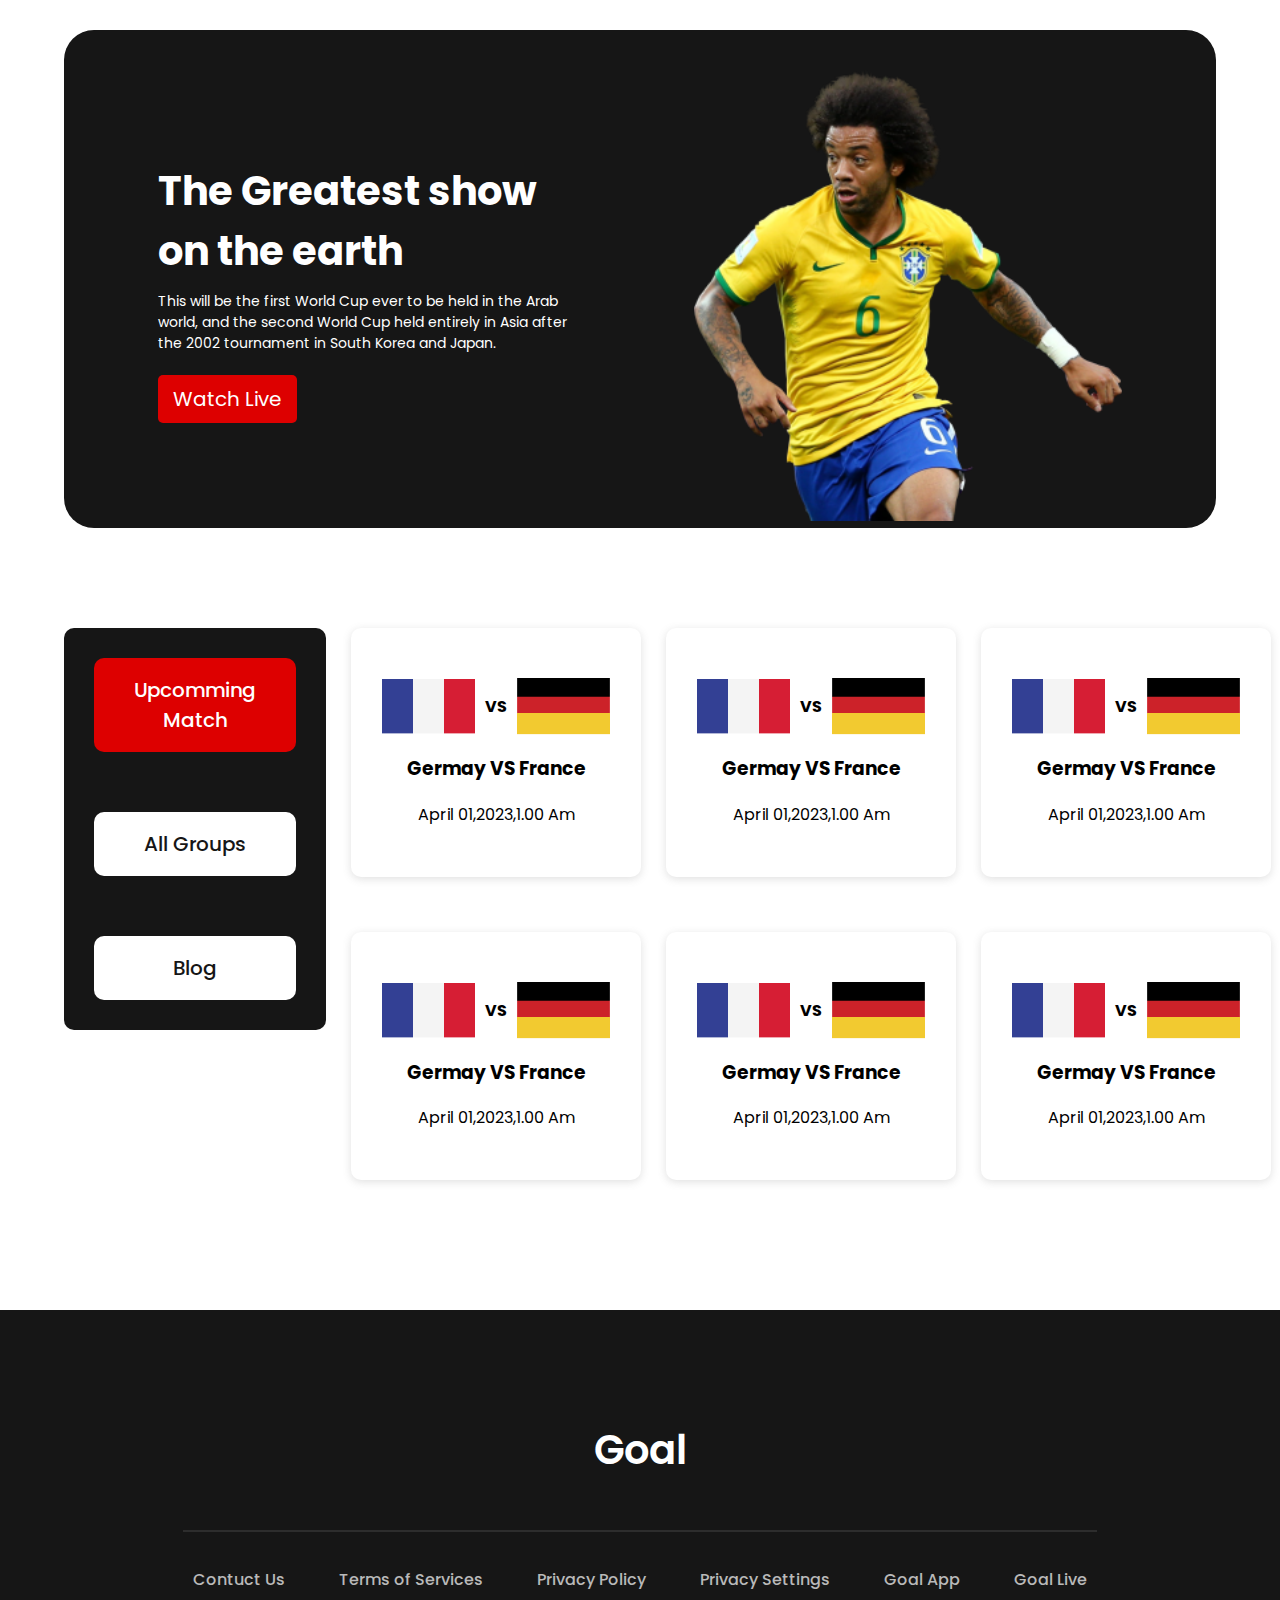
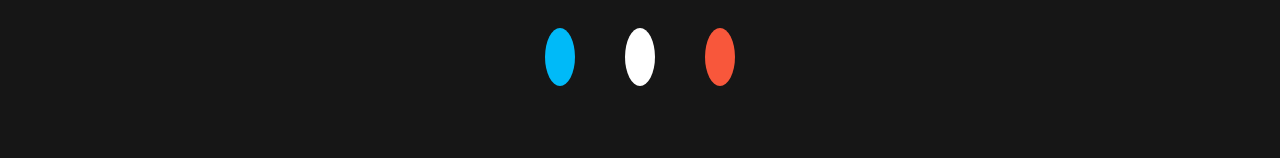
==== index2.html @ 01961306 "All Done" ====
<!DOCTYPE html>
<html lang="en">
<head>
    <meta charset="UTF-8">
    <meta http-equiv="X-UA-Compatible" content="IE=edge">
    <meta name="viewport" content="width=device-width, initial-scale=1.0">
    <title>Matches | World Cup 22</title>
    <!-- Favicon -->
    <link rel="shortcut icon" href="https://upload.wikimedia.org/wikipedia/en/thumb/e/e3/2022_FIFA_World_Cup.svg/1200px-2022_FIFA_World_Cup.svg.png" type="image/x-icon">
    <!-- Font awesome -->
    <link rel="stylesheet" href="https://cdnjs.cloudflare.com/ajax/libs/font-awesome/6.1.1/css/all.min.css" integrity="sha512-KfkfwYDsLkIlwQp6LFnl8zNdLGxu9YAA1QvwINks4PhcElQSvqcyVLLD9aMhXd13uQjoXtEKNosOWaZqXgel0g==" crossorigin="anonymous" referrerpolicy="no-referrer" />
    <!-- Google Fonts -->
    <link rel="preconnect" href="https://fonts.googleapis.com">
    <link rel="preconnect" href="https://fonts.gstatic.com" crossorigin>
    <link href="https://fonts.googleapis.com/css2?family=Poppins&display=swap" rel="stylesheet">
    <!-- css -->
    <link rel="stylesheet" href="styles/style.css">
    <link rel="stylesheet" href="styles/style2.css">
</head>
<body>
    <div class="container">
        <!-- header -->
        <header>
            <div class="header-details">
                <h1>The Greatest show on the earth</h1>
                <div class="header-ellipsis">
                    <p>This will be the first World Cup ever to be held in the Arab world, and the second World Cup held entirely in Asia after the 2002 tournament in South Korea and Japan.</p>
                </div>
                <a href="">Watch Live <i class="fa-solid fa-angle-right"></i></a>
            </div>
            <div class="header-img">
                <img src="images/Banner Image.png" alt="">
            </div>
        </header>



        <!-- Main -->
        <main>
            <section class="mini-nav">
                <a href="index2.html"  id="active-nav">Upcomming Match</a>
                <a href="">All Groups</a>
                <a href="index.html">Blog</a>
            </section>
            <section class="matches-container">
                <div class="matches">
                    <div class="match">
                        <div class="match-top">
                            <img src="images/Flag.png" alt="">
                            <h4>VS</h4>
                            <img src="images/germany Flag.png" alt="">
                        </div>
                        <div class="match-bottom">
                            <h3>Germay VS France</h3>
                            <span>April 01,2023,1.00 Am</span>
                        </div>
                    </div>
                    <div class="match">
                        <div class="match-top">
                            <img src="images/Flag.png" alt="">
                            <h4>VS</h4>
                            <img src="images/germany Flag.png" alt="">
                        </div>
                        <div class="match-bottom">
                            <h3>Germay VS France</h3>
                            <span>April 01,2023,1.00 Am</span>
                        </div>
                    </div>
                    <div class="match">
                        <div class="match-top">
                            <img src="images/Flag.png" alt="">
                            <h4>VS</h4>
                            <img src="images/germany Flag.png" alt="">
                        </div>
                        <div class="match-bottom">
                            <h3>Germay VS France</h3>
                            <span>April 01,2023,1.00 Am</span>
                        </div>
                    </div>
                    <div class="match">
                        <div class="match-top">
                            <img src="images/Flag.png" alt="">
                            <h4>VS</h4>
                            <img src="images/germany Flag.png" alt="">
                        </div>
                        <div class="match-bottom">
                            <h3>Germay VS France</h3>
                            <span>April 01,2023,1.00 Am</span>
                        </div>
                    </div>
                    <div class="match hidden-for-tablet">
                        <div class="match-top">
                            <img src="images/Flag.png" alt="">
                            <h4>VS</h4>
                            <img src="images/germany Flag.png" alt="">
                        </div>
                        <div class="match-bottom">
                            <h3>Germay VS France</h3>
                            <span>April 01,2023,1.00 Am</span>
                        </div>
                    </div>
                    <div class="match hidden-for-tablet">
                        <div class="match-top">
                            <img src="images/Flag.png" alt="">
                            <h4>VS</h4>
                            <img src="images/germany Flag.png" alt="">
                        </div>
                        <div class="match-bottom">
                            <h3>Germay VS France</h3>
                            <span>April 01,2023,1.00 Am</span>
                        </div>
                    </div>
                </div>
                <a href="" class="hidden-btn">View All</a>
            </section>
        </main>
    </div>



    <!-- Footer -->
    <footer>
        <h3>Goal</h3>
        <hr>
        <p class="footer-nav">
            <a href="">Contuct Us</a>
            <a href="">Terms of Services</a>
            <a href="">Privacy Policy</a>
            <a href="">Privacy Settings</a>
            <a href="">Goal App</a>
            <a href="">Goal Live</a>
        </p>
        <p class="social-icons">
            <i class="fa-brands fa-facebook-f"></i>
            <i class="fa-brands fa-twitter"></i>
            <i class="fa-brands fa-google-plus-g"></i>
        </p>
    </footer>
</body>
</html>
---- styles/style.css ----
/* common codes start */
body{
    font-family: 'Poppins', sans-serif;
    margin: 0;
}
.container{
    width: 90%;
    margin: auto;
}
/* common codes end */



/*-----------------
    header starts
--------------------*/
header{
    background: #161616;
    border-radius: 30px;
    display: flex;
    justify-content: space-around;
    align-items: center;
    padding: 40px;
    padding-bottom:0 ;
    margin-bottom: 100px;
    margin-top: 30px;
}
.header-details{
    color: white;
    width: 40%;
    padding-bottom: 50px;
}
.header-details h1{
    font-weight: 700;
    font-size: 40px;
    margin-bottom: 10px;
}
.header-details p{
    font-weight: 400;
    font-size: 14px;
    margin-top: 0;
    margin-bottom: 30px;
}
.header-details a{
    color: white;
    text-decoration: none;
    padding: 10px 15px;
    font-weight: 400;
    font-size: 20px;
    background: #DD0000;
    border-radius: 5px;
}
.header-img{
    width: 40%;
}
.header-img img{
    width: 100%;
}
/* header ends */



/*----------------
    Main Starts
------------------*/
main{
    display: flex;
    align-items: flex-start;
    gap: 25px;
}
.mini-nav{
    display: flex;
    flex-direction: column;
    background: #161616;
    border-radius: 10px;
    text-align: center;
    font-weight: 500;
    font-size: 20px;
}
.mini-nav a{
    text-decoration: none;
    padding: 17px 40px;
    color: #161616;
    background-color: white;
    margin: 30px;
    border-radius: 10px;
    transition: transform 0.4s;
}
.mini-nav a:hover{
    transform: scale(1.2);
}
#active-nav{
    background-color: #DD0000;
    color: white;
}
.blogs-container{
    margin-bottom: 100px;
}
.blogs{
    display: grid;
    grid-template-columns: repeat(3, 1fr);
    gap: 30px;
}
.blog{
    border-radius: 10px;
    box-shadow: rgba(99, 99, 99, 0.2) 0px 2px 8px 0px;
    margin-bottom: 30px;
}
.blog-img img{
    width: 100%;
}
.blog-details{
    padding: 20px;
}
.blog-details button{
    font-weight: 500;
    font-size: 16px;
    padding: 5px 15px;
    border-radius: 5px;
    border: 0.5px solid lightgray;
    cursor: pointer;
    transition: box-shadow 0.4s;
}
.blog-details button:hover{
    box-shadow: rgba(0, 0, 0, 0.35) 0px 5px 15px;
}
.blog-details p{
    margin-bottom: 0;
}
.blog-details p:nth-child(2){
    font-weight: 600;
    font-size: 18px;
}
.blog-details p:nth-child(3){
    color: rgba(22, 22, 22, 0.7);
    font-weight: 400;
    font-size: 16px;
}
.hidden-btn{
    text-decoration: none;
    font-weight: 400;
    font-size: 20px;
    color: #FFFFFF;
    background: #DD0000;
    border-radius: 5px;
    padding: 12px 30px;
    display: none;
}
/* Main ends */



/*------------------
    Footer starts
--------------------*/
footer{
    background-color: #161616;
    color: white;
    text-align: center;
    padding: 70px;
}
footer h3{
    font-weight: 600;
    font-size: 40px;
    margin-bottom: 50px;
}
hr{
    width: 80%;
    margin-top: 0;
    margin-bottom: 35px;
    border: 1px solid rgba(255, 255, 255, 0.1);
}
.footer-nav{
    margin-bottom: 50px;
}
.footer-nav a{
    color: #B9B9B9;
    text-decoration: none;
    margin: 0 25px;
    margin-top:15px ;
    color: #B9B9B9;
    font-weight: 500;
    font-size: 16px;
}
.social-icons i{
    margin: 0 25px;
    font-weight: 500;
    font-size: 20px;
    cursor: pointer;
    transition: transform 0.4s;
}
.social-icons i:hover{
    transform: scale(1.5);
}
.fa-brands{
    border-radius: 50%;
    padding: 15px;
}
.fa-facebook-f{
    background-color: rgb(0, 186, 248);
}
.fa-twitter{
    color: rgb(0, 186, 248);
    background-color: #fff;
}
.fa-google-plus-g{
    background-color: rgb(248, 87, 59);
}

/* Footer ends */



/*-----------------
    Media Queries 
--------------------*/

/*----------- Tablet---------- */
@media only screen and (max-width:992px) {
    .header-details{
        width: 50%;
    }
    .header-details h1{
        font-size: 30px;
    }
    .header-details a{
        font-size: 15px;
    }
    .header-details p{
        font-size: 14px;
        overflow: hidden;
        text-overflow: ellipsis;
        display: -webkit-box;
        -webkit-line-clamp: 2;
        -webkit-box-orient: vertical;
    }
    
    main{
        flex-direction: column;
        align-items: center;
    }
    .mini-nav{
        width: 100%;
        flex-direction: row;
        justify-content: space-between;
    }
    .mini-nav a{
        padding: 8px 18px;
        margin-top: 30px;
        margin-bottom: 30px;
        border-radius: 10px;
    }
    .mini-nav a:hover{
        transform: scale(1);
    }
    .blogs{
        grid-template-columns: repeat(2, 1fr);
    }
    .hidden-for-tablet{
        display: none;
    }
    .hidden-btn{
        display: inline-block;
        margin-left: 40%;
    }

    .social-icons i{
        margin: 0 15px;
    }
}



/* ----------------Mobile--------------- */
@media only screen and (max-width:576px) {
    header{
        flex-direction: column;
        text-align: center;
        margin-bottom: 30px;
    }
    .header-details{
        width: 100%;
    }
    .header-details h1{
        font-size: 22px;
    }
    .header-img{
        width: 100%;
    }

    
    .mini-nav{
        flex-direction: column;
    }
    
    .blogs-container{
        margin-bottom: 30px;
    }
    .blogs{
        grid-template-columns: repeat(1, 1fr);
    }
    .hidden-for-tablet{
        display: block;
    }
    .hidden-btn{
        display: none;
    }
    

    footer h3{
        font-size: 22px;
        margin-bottom: 20px;
    }
    hr{
        margin-bottom: 20px;
    }
    footer p{
        font-size: 14px;
    }
    .footer-nav{
        display: flex;
        flex-direction: column;
        margin-bottom: 25px;
    }
    
}
---- styles/style2.css ----
/* Main */
.matches-container{
    margin-bottom: 100px;
}
.matches{
    display: grid;
    grid-template-columns: repeat(3, 1fr);
    gap: 25px;
}
.match{
    border-radius: 10px;
    text-align: center;
    padding: 50px 30px;
    box-shadow: rgba(99, 99, 99, 0.2) 0px 2px 8px 0px;
    margin-bottom: 30px;
}
.match-top{
    display: flex;
    justify-content: space-between;
    align-items: center;
}
.match-top h4{
    margin: 0 10px;
}

/*-----------------
    Media Queries 
--------------------*/

/*----------- Tablet---------- */
@media only screen and (max-width:992px) {
    .matches{
        grid-template-columns: repeat(2, 1fr);
    }
}


/* ----------------Mobile--------------- */
@media only screen and (max-width:576px) {
    .matches-container{
        margin-bottom: 30px;
    }
    .matches{
        grid-template-columns: repeat(1, 1fr);
        gap: 15px;
    }
}
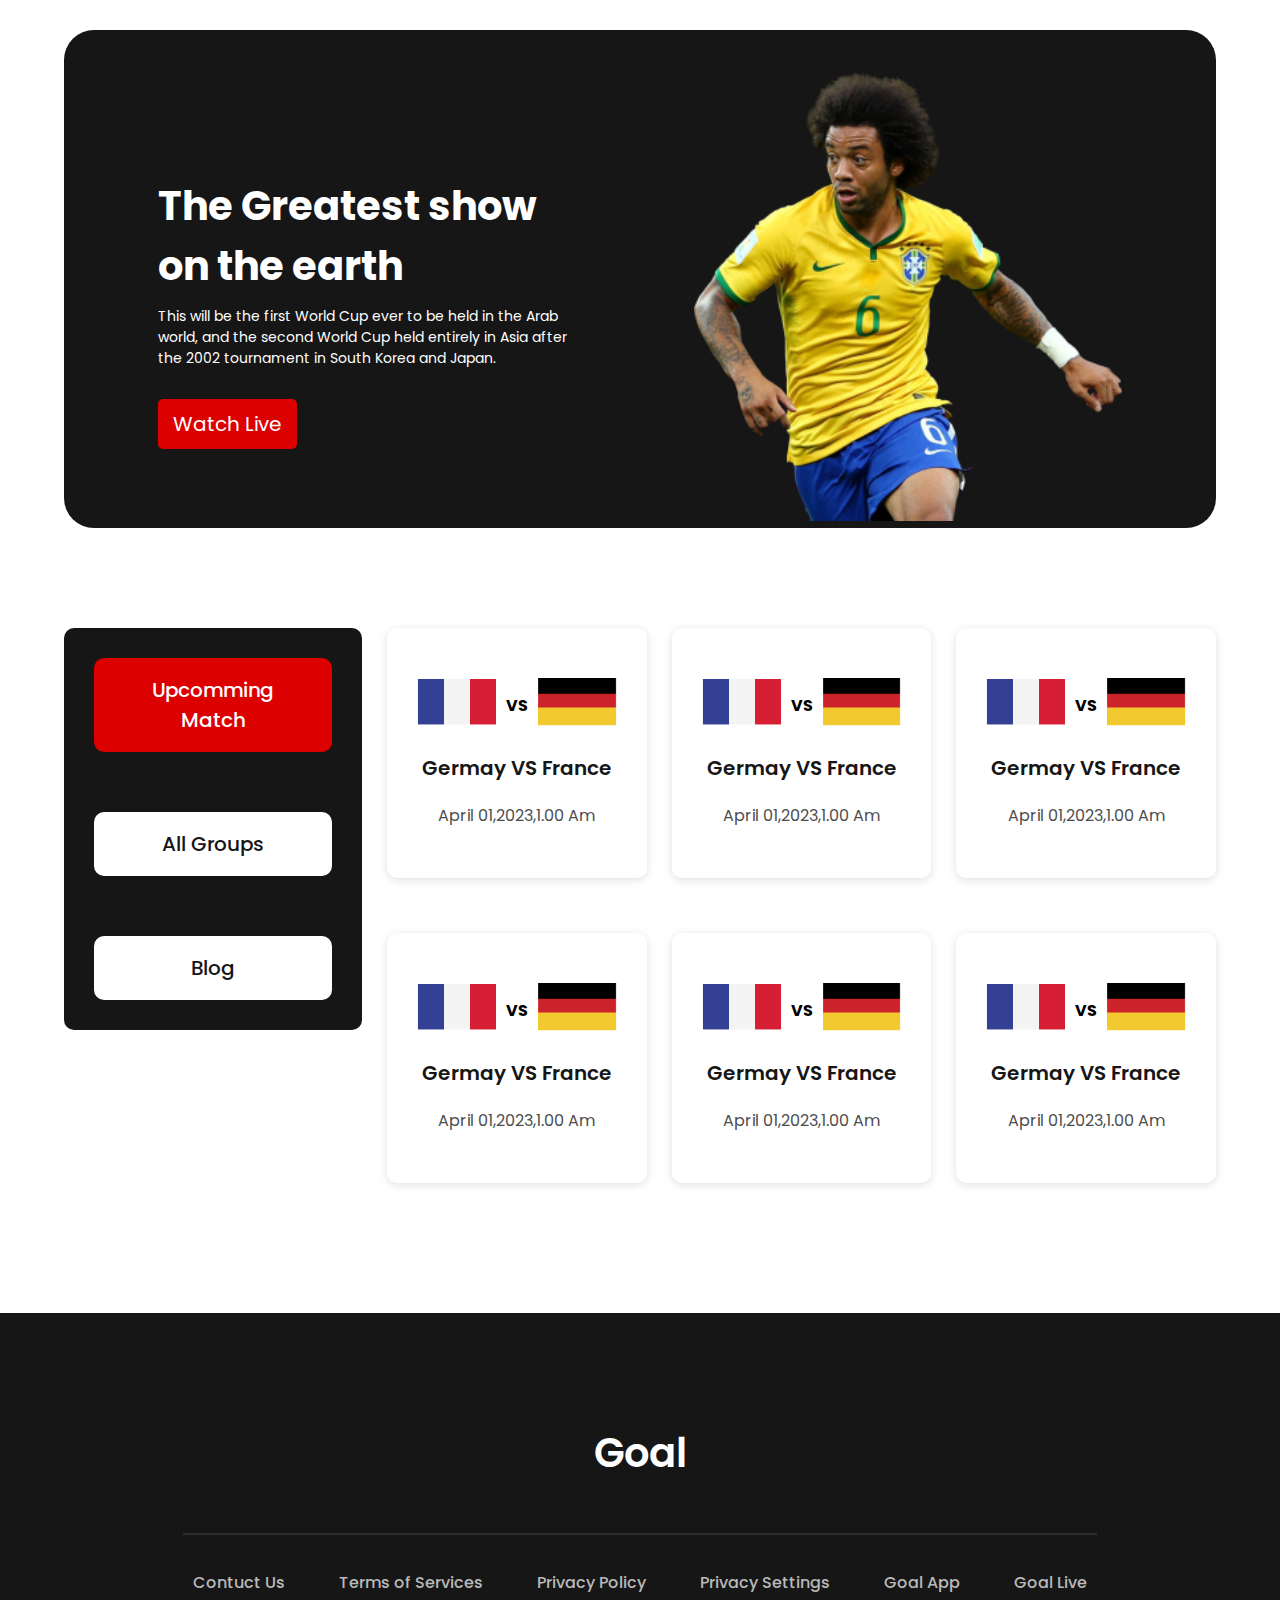
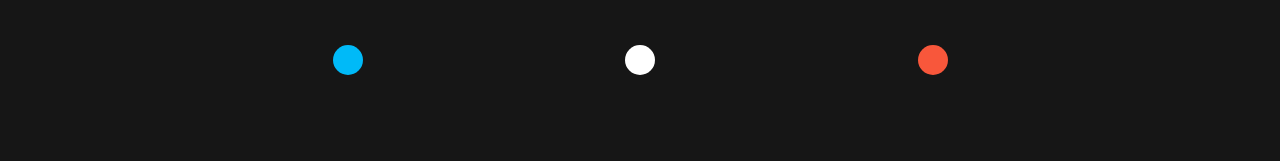
==== commit 93bbf4d1: "Finished" ====
--- a/index2.html
+++ b/index2.html
@@ -46,9 +46,13 @@
                 <div class="matches">
                     <div class="match">
                         <div class="match-top">
-                            <img src="images/Flag.png" alt="">
+                            <div class="match-img-1">
+                                <img src="images/Flag.png" alt="">
+                            </div>
                             <h4>VS</h4>
-                            <img src="images/germany Flag.png" alt="">
+                            <div class="match-img-2">
+                                <img src="images/germany Flag.png" alt="">
+                            </div>
                         </div>
                         <div class="match-bottom">
                             <h3>Germay VS France</h3>
@@ -57,9 +61,13 @@
                     </div>
                     <div class="match">
                         <div class="match-top">
-                            <img src="images/Flag.png" alt="">
+                            <div class="match-img-1">
+                                <img src="images/Flag.png" alt="">
+                            </div>
                             <h4>VS</h4>
-                            <img src="images/germany Flag.png" alt="">
+                            <div class="match-img-2">
+                                <img src="images/germany Flag.png" alt="">
+                            </div>
                         </div>
                         <div class="match-bottom">
                             <h3>Germay VS France</h3>
@@ -68,9 +76,13 @@
                     </div>
                     <div class="match">
                         <div class="match-top">
-                            <img src="images/Flag.png" alt="">
+                            <div class="match-img-1">
+                                <img src="images/Flag.png" alt="">
+                            </div>
                             <h4>VS</h4>
-                            <img src="images/germany Flag.png" alt="">
+                            <div class="match-img-2">
+                                <img src="images/germany Flag.png" alt="">
+                            </div>
                         </div>
                         <div class="match-bottom">
                             <h3>Germay VS France</h3>
@@ -79,9 +91,13 @@
                     </div>
                     <div class="match">
                         <div class="match-top">
-                            <img src="images/Flag.png" alt="">
+                            <div class="match-img-1">
+                                <img src="images/Flag.png" alt="">
+                            </div>
                             <h4>VS</h4>
-                            <img src="images/germany Flag.png" alt="">
+                            <div class="match-img-2">
+                                <img src="images/germany Flag.png" alt="">
+                            </div>
                         </div>
                         <div class="match-bottom">
                             <h3>Germay VS France</h3>
@@ -90,9 +106,13 @@
                     </div>
                     <div class="match hidden-for-tablet">
                         <div class="match-top">
-                            <img src="images/Flag.png" alt="">
+                            <div class="match-img-1">
+                                <img src="images/Flag.png" alt="">
+                            </div>
                             <h4>VS</h4>
-                            <img src="images/germany Flag.png" alt="">
+                            <div class="match-img-2">
+                                <img src="images/germany Flag.png" alt="">
+                            </div>
                         </div>
                         <div class="match-bottom">
                             <h3>Germay VS France</h3>
@@ -101,9 +121,13 @@
                     </div>
                     <div class="match hidden-for-tablet">
                         <div class="match-top">
-                            <img src="images/Flag.png" alt="">
+                            <div class="match-img-1">
+                                <img src="images/Flag.png" alt="">
+                            </div>
                             <h4>VS</h4>
-                            <img src="images/germany Flag.png" alt="">
+                            <div class="match-img-2">
+                                <img src="images/germany Flag.png" alt="">
+                            </div>
                         </div>
                         <div class="match-bottom">
                             <h3>Germay VS France</h3>
--- a/styles/style.css
+++ b/styles/style.css
@@ -29,6 +29,7 @@
     color: white;
     width: 40%;
     padding-bottom: 50px;
+    position: relative;
 }
 .header-details h1{
     font-weight: 700;
@@ -49,12 +50,28 @@
     font-size: 20px;
     background: #DD0000;
     border-radius: 5px;
+    position: absolute;
+    animation: bounce 1s ease-in-out 1 ;
+    transition: transform 0.8s;
+}
+.header-details a:hover{
+   transform: translate(40%,0) scale(1.1);
+}
+
+
+@keyframes bounce {
+    0%{
+        bottom: 100%;
+    }
+    100%{
+        bottom: 0;
+    }
 }
 .header-img{
     width: 40%;
 }
 .header-img img{
-    width: 100%;
+    width: 100%;  
 }
 /* header ends */
 
@@ -182,15 +199,18 @@
     font-weight: 500;
     font-size: 16px;
 }
+.social-icons {
+    display: flex;
+    justify-content: space-evenly;
+}
 .social-icons i{
-    margin: 0 25px;
     font-weight: 500;
     font-size: 20px;
     cursor: pointer;
     transition: transform 0.4s;
 }
 .social-icons i:hover{
-    transform: scale(1.5);
+    transform: scale(1.2);
 }
 .fa-brands{
     border-radius: 50%;
@@ -264,9 +284,6 @@
         margin-left: 40%;
     }
 
-    .social-icons i{
-        margin: 0 15px;
-    }
 }
 
 
@@ -284,6 +301,9 @@
     .header-details h1{
         font-size: 22px;
     }
+    .header-details a{
+        position: relative;
+    }
     .header-img{
         width: 100%;
     }
@@ -292,7 +312,6 @@
     .mini-nav{
         flex-direction: column;
     }
-    
     .blogs-container{
         margin-bottom: 30px;
     }
--- a/styles/style2.css
+++ b/styles/style2.css
@@ -19,9 +19,30 @@
     justify-content: space-between;
     align-items: center;
 }
+.match-top img{
+    width: 100%;
+}
+/* .match-img-1 img{
+    width: 100%;
+}
+.match-img-2 img{
+    width: 100%;
+} */
 .match-top h4{
     margin: 0 10px;
 }
+
+.match-bottom h3{
+    font-weight: 600;
+    font-size: 20px;
+    color: #161616;
+}
+.match-bottom span{
+    font-weight: 400;
+    color: #4D4D4D;
+    font-size: 16px;
+}
+
 
 /*-----------------
     Media Queries 
